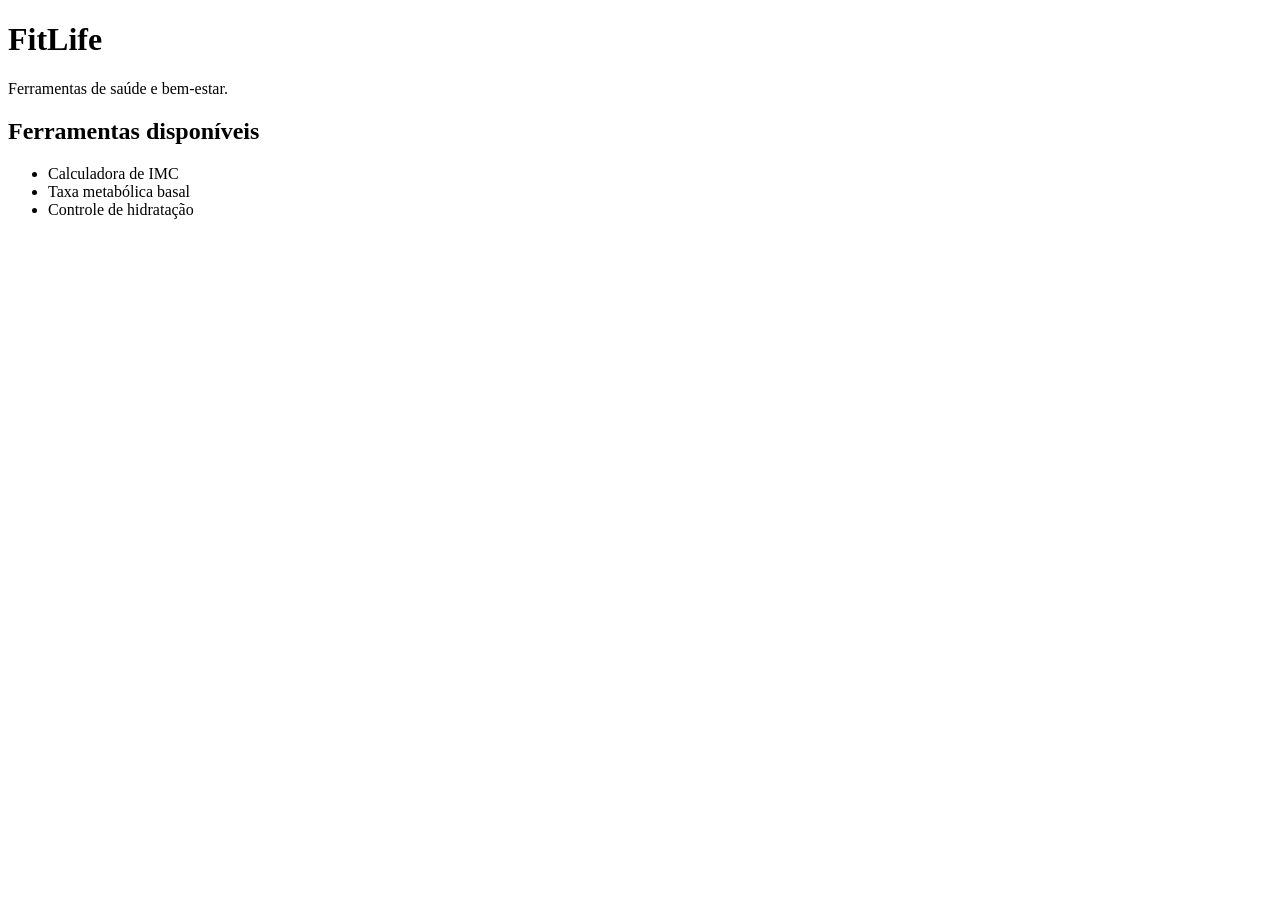
==== index.html @ 47c2a1a7 "Primeiro commit" ====
<!DOCTYPE html>
<html lang="en">
<head>
    <meta charset="UTF-8">
    <meta name="viewport" content="width=device-width, initial-scale=1.0">
    <title>Document</title>
</head>
<body>


    <h1>FitLife</h1>

    <p>Ferramentas de saúde e bem-estar.</p>

    <h2>Ferramentas disponíveis</h2>

    <ul>
        <li>Calculadora de IMC</li>
        <li>Taxa metabólica basal</li>
        <li>Controle de hidratação</li>
    </ul>
</body>
</html>
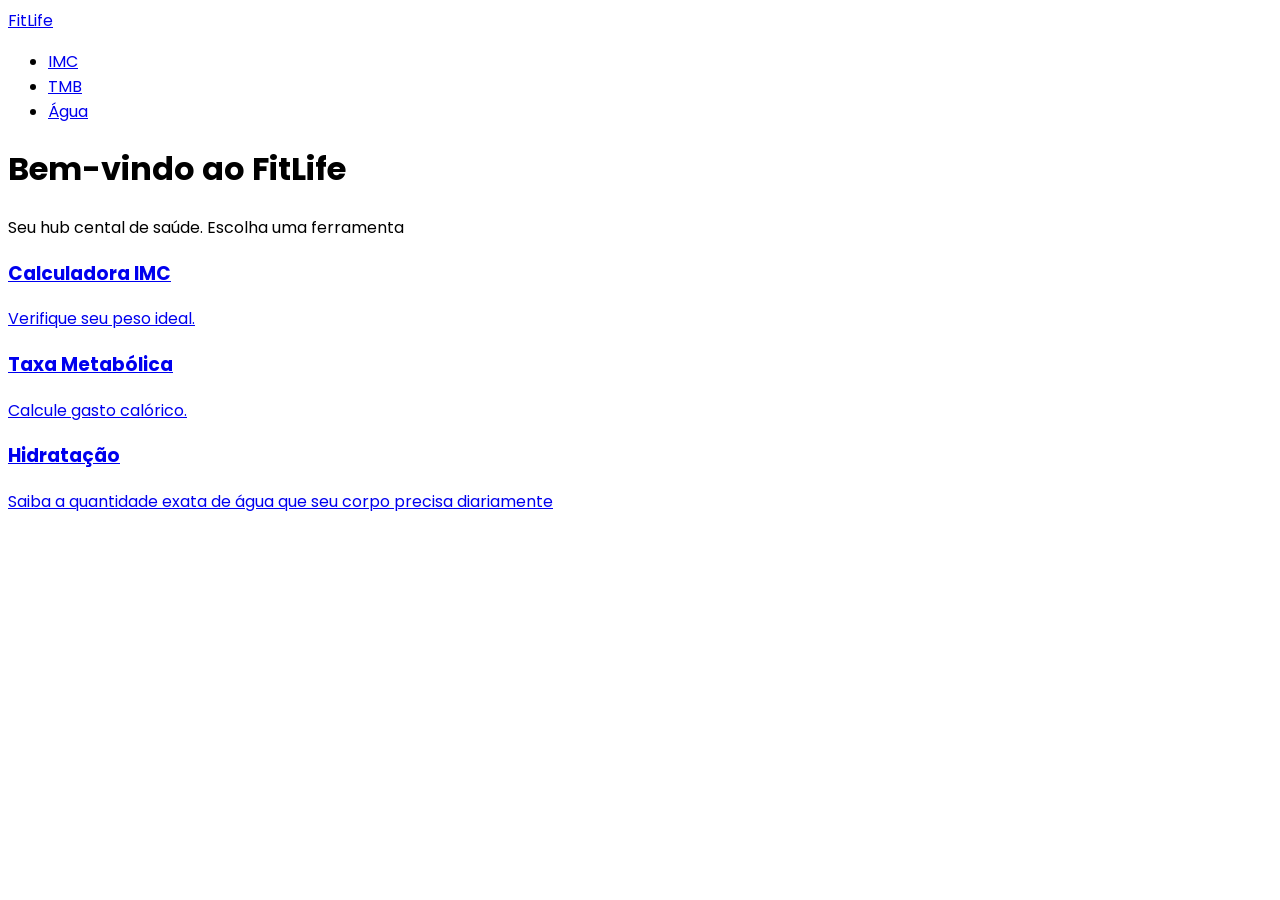
==== commit bd671bd9: "Adicionar formulários" ====
--- a/index.html
+++ b/index.html
@@ -1,23 +1,49 @@
 <!DOCTYPE html>
-<html lang="en">
+<html lang="pt-BR">
 <head>
-    <meta charset="UTF-8">
-    <meta name="viewport" content="width=device-width, initial-scale=1.0">
-    <title>Document</title>
+   <link rel="preconnect" href="https://fonts.googleapis.com">
+<link rel="preconnect" href="https://fonts.gstatic.com" crossorigin>
+<link href="https://fonts.googleapis.com/css2?family=Poppins:ital,wght@0,100;0,200;0,300;0,400;0,500;0,600;0,700;0,800;0,900;1,100;1,200;1,300;1,400;1,500;1,600;1,700;1,800;1,900&display=swap" rel="stylesheet">
+<title>Fitlife</title>
 </head>
-<body>
-
-
-    <h1>FitLife</h1>
-
-    <p>Ferramentas de saúde e bem-estar.</p>
-
-    <h2>Ferramentas disponíveis</h2>
-
-    <ul>
-        <li>Calculadora de IMC</li>
-        <li>Taxa metabólica basal</li>
-        <li>Controle de hidratação</li>
-    </ul>
+<body style="font-family: Poppins;"     >
+   
+    <nav>
+ 
+        <a href="index.html">FitLife</a>
+ 
+        <ul>
+            <li><a href="pages/imc.html">IMC</a></li>
+            <li><a href="pages/tmb.html">TMB</a></li>
+            <li><a href="pages/water.html">Água</a></li>
+ 
+        </ul>
+ 
+    </nav>
+ 
+    <header>
+        <h1>Bem-vindo ao FitLife</h1>
+        <p>Seu hub cental de saúde. Escolha uma ferramenta</p>
+    </header>
+ 
+   
+    <main>
+       <section>
+            <a href="pages/imc.html">
+                <h3>Calculadora IMC</h3>
+                <p>Verifique seu peso ideal.</p>
+            </a>
+            <a href="pages/tmb.html">
+                <h3>Taxa Metabólica</h3>
+                <p>Calcule gasto calórico.</p>
+            </a>
+            <a href="pages/water.html">
+                <h3>Hidratação</h3>
+                <p>Saiba a quantidade exata de água que seu corpo precisa diariamente</p>
+            </a>
+       </section>
+   </main>
+ 
+ 
 </body>
 </html>
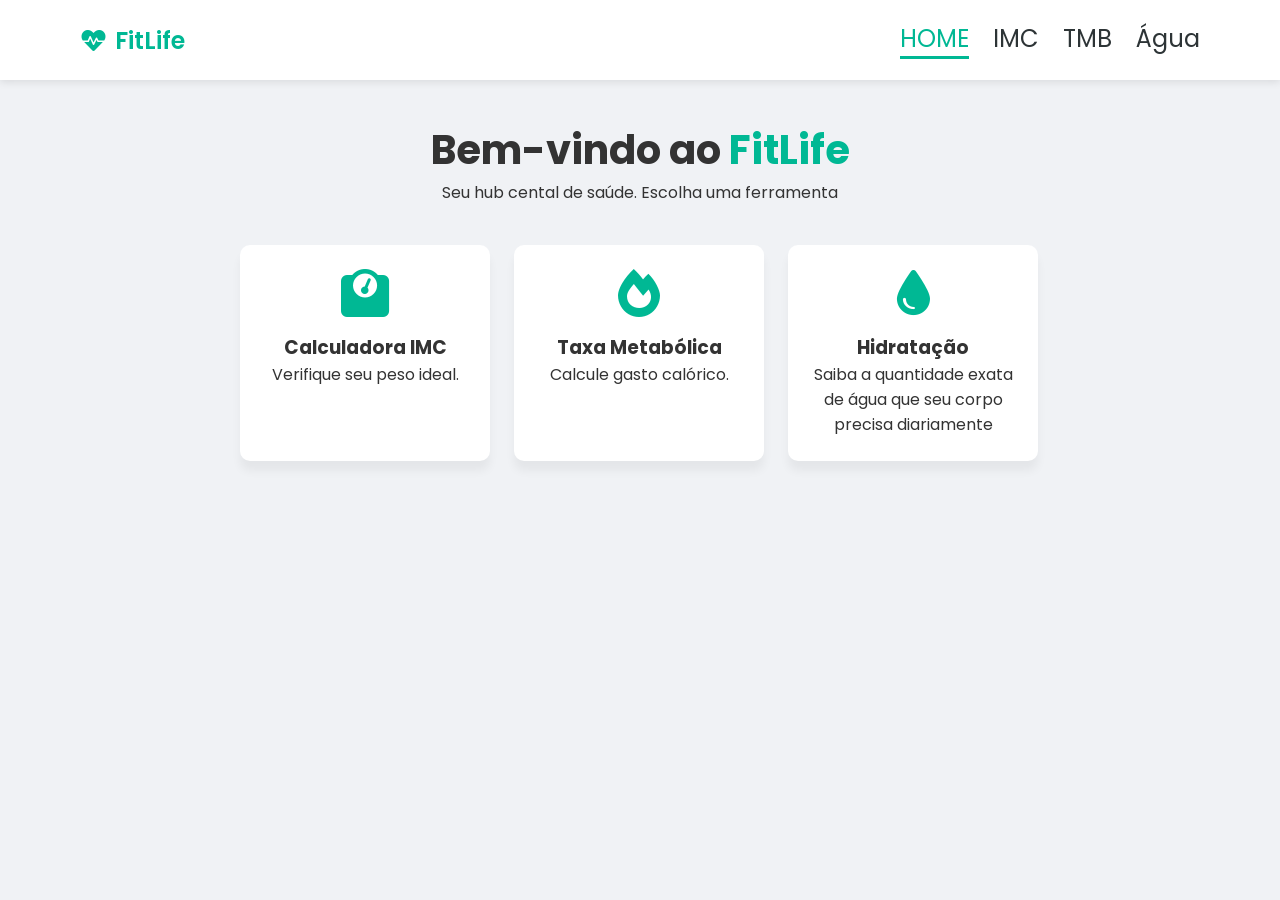
==== commit 793089fc: "Adicionado estilização em CSS na Home" ====
--- a/index.html
+++ b/index.html
@@ -4,40 +4,51 @@
    <link rel="preconnect" href="https://fonts.googleapis.com">
 <link rel="preconnect" href="https://fonts.gstatic.com" crossorigin>
 <link href="https://fonts.googleapis.com/css2?family=Poppins:ital,wght@0,100;0,200;0,300;0,400;0,500;0,600;0,700;0,800;0,900;1,100;1,200;1,300;1,400;1,500;1,600;1,700;1,800;1,900&display=swap" rel="stylesheet">
-<title>Fitlife</title>
+<link rel="stylesheet" href="css/styles.css">
+<link
+  rel="stylesheet"
+  href="https://cdnjs.cloudflare.com/ajax/libs/font-awesome/6.0.0/css/all.min.css"
+/>
+    <title>Fitlife</title>
+
 </head>
-<body style="font-family: Poppins;"     >
+<body>
    
     <nav>
  
-        <a href="index.html">FitLife</a>
+        <a class="logo" href="index.html"><i class="fas fa-heartbeat"></i>FitLife
+        </a>
  
-        <ul>
-            <li><a href="pages/imc.html">IMC</a></li>
-            <li><a href="pages/tmb.html">TMB</a></li>
-            <li><a href="pages/water.html">Água</a></li>
+        <ul class="nav-links">
+            <li><a class="nav-links" id="nav-active" href="index.html">HOME</a></li>
+            <li><a class="nav-links" href="pages/imc.html">IMC</a></li>
+            <li><a class="nav-links" href="pages/tmb.html">TMB</a></li>
+            <li><a class="nav-links" href="pages/water.html">Água</a></li>
  
         </ul>
  
     </nav>
  
-    <header>
-        <h1>Bem-vindo ao FitLife</h1>
+    <header class="header-container">
+        <h1>Bem-vindo ao <span>FitLife</span></h1>
         <p>Seu hub cental de saúde. Escolha uma ferramenta</p>
     </header>
  
    
     <main>
-       <section>
-            <a href="pages/imc.html">
+       <section class="cards-section"> 
+            <a class="feature-card" href="pages/imc.html">
+                <i class="fas fa-weight"></i>
                 <h3>Calculadora IMC</h3>
                 <p>Verifique seu peso ideal.</p>
             </a>
-            <a href="pages/tmb.html">
+            <a class="feature-card" href="pages/tmb.html">
+                <i class="fas fa-fire"></i>
                 <h3>Taxa Metabólica</h3>
                 <p>Calcule gasto calórico.</p>
             </a>
-            <a href="pages/water.html">
+            <a class="feature-card" href="pages/water.html">
+                <i class="fas fa-tint"></i>
                 <h3>Hidratação</h3>
                 <p>Saiba a quantidade exata de água que seu corpo precisa diariamente</p>
             </a>
--- a/css/styles.css
+++ b/css/styles.css
@@ -0,0 +1,100 @@
+* {
+    margin: 0;
+    padding: 0;
+    box-sizing: border-box;
+}
+
+body {
+    font-family: 'Poppins', sans-serif;
+    background-color: #f0f2f5;
+    color: #333;
+}
+
+nav {
+    /* FlexBox */
+    display: flex;
+    justify-content: space-between;
+    align-items: center;
+
+    /* */
+    height: 80px;
+    background-color: #fff;
+    padding: 0 80px;
+    box-shadow: 0 2px 8px rgba(1,1,1,0.1);
+}
+
+.logo {
+    display: flex;
+    align-items: center;
+    gap: 8px;
+    font-size: 24px;
+    color: #00b894;
+    text-decoration: none;
+    font-weight: 600;
+}
+
+.nav-links {
+    display: flex;
+    list-style: none;
+    gap: 24px;
+}
+
+.nav-links:hover {
+    color: #00b894;
+}
+
+.nav-links {
+    text-decoration: none;
+    color: #2d3436;
+    font-size: 24px;
+}
+
+#nav-active {
+    border-bottom: 3px #00b894 solid;
+    color: #00b894;
+}
+
+.header-container {
+    text-align: center;
+    padding: 40px 0;
+}
+
+.header-container h1 {
+    font-size: 40px;
+}
+
+.header-container span {
+    color: #00b894;
+}
+
+main {
+    width: 800px;
+    margin: 0 auto;
+}
+
+.cards-section {
+    display: flex;
+    gap: 24px;
+    text-align: center;
+}
+
+.feature-card {
+    background-color: #fff;
+    color: #333;
+    padding: 24px;
+    border-radius: 10px;
+    text-align: center;
+    text-decoration: none;
+    box-shadow: 0 10px 10px rgba(0, 0, 0, 0.05);
+    width: 250px;
+}
+
+.feature-card:hover {
+    border: 2px solid #00b894;
+}
+
+.feature-card i {
+    font-size: 48px;
+    color: #00b894;
+    margin-bottom: 16px;
+}
